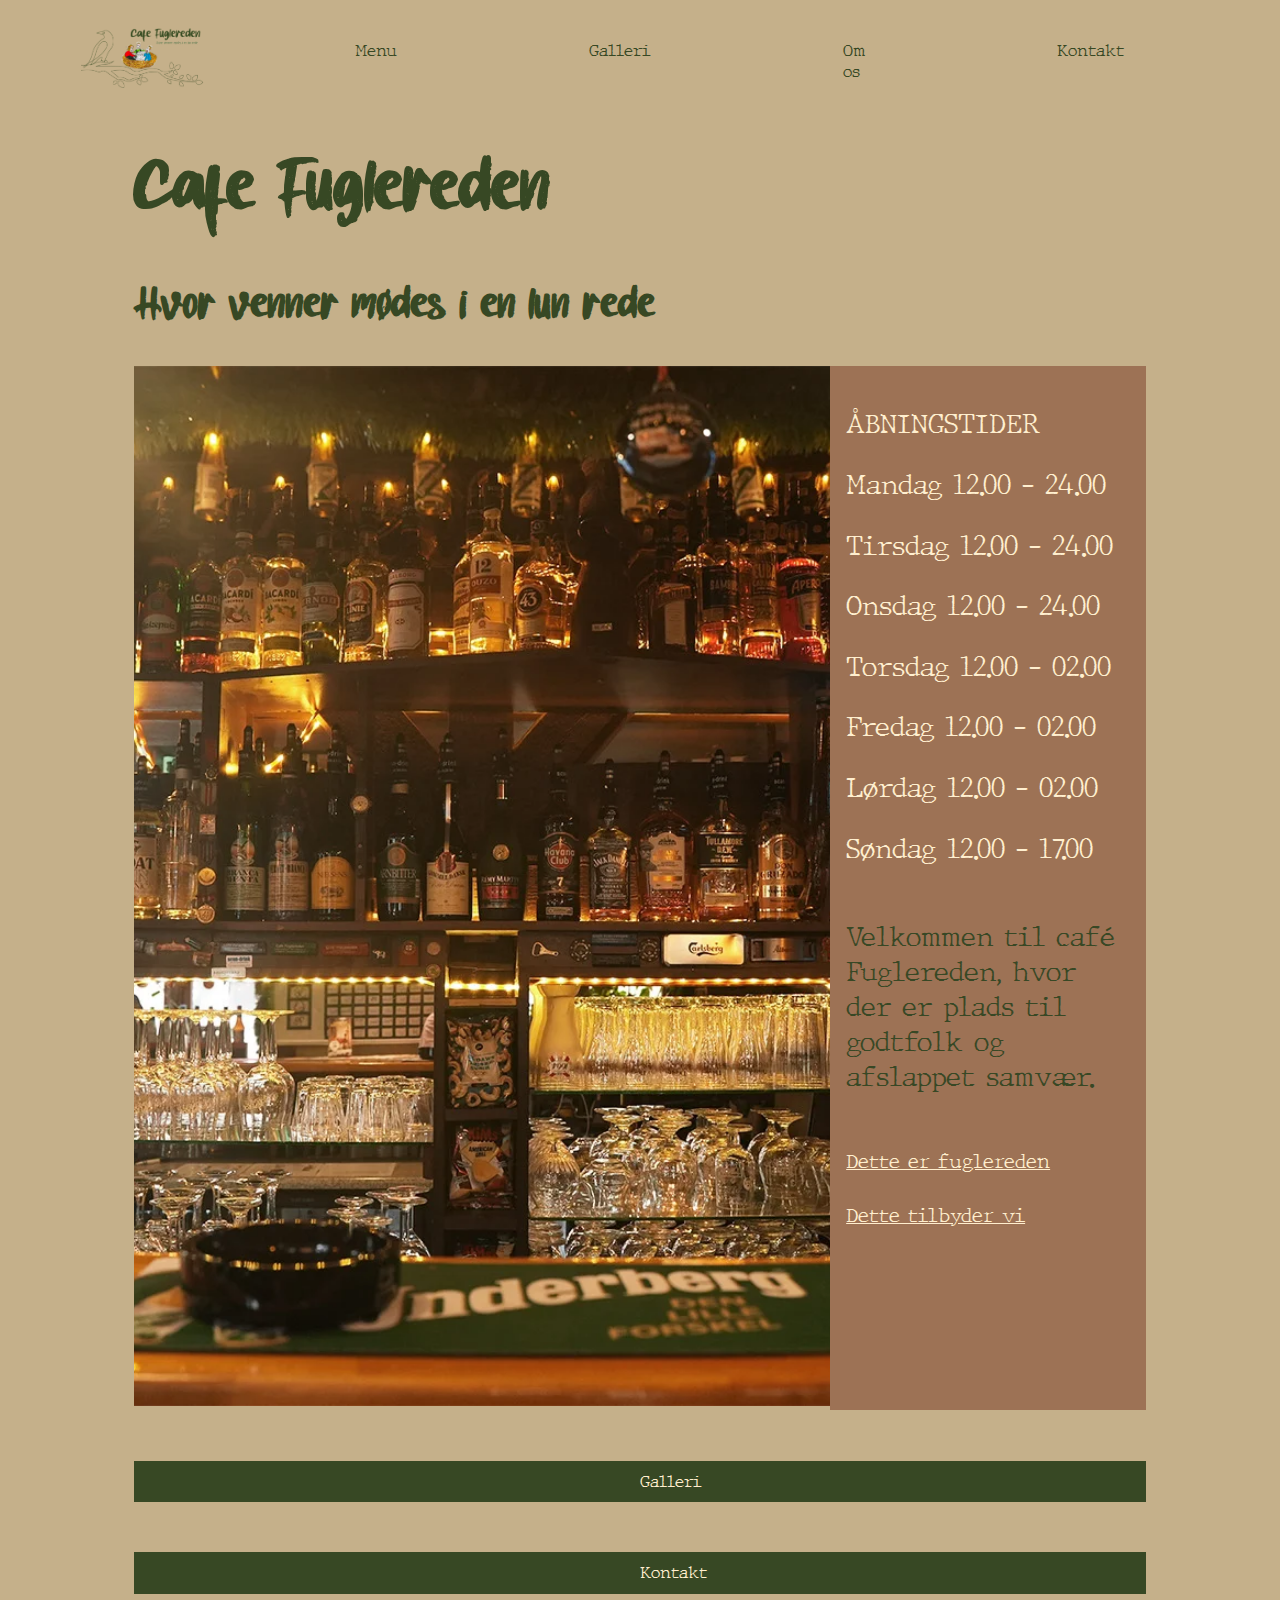
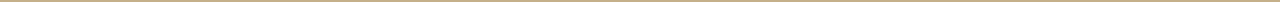
==== index.html @ 849e8894 "Logo på alle sider NAV" ====
<!DOCTYPE html>
<html lang="da">
  <head>
    <meta charset="UTF-8" />
    <meta name="viewport" content="width=device-width, initial-scale=1.0" />
    <meta name="robots" content="noindex" />
    <title>Fuglereden</title>
    <link rel="stylesheet" href="styles/general.css" />
    <link rel="stylesheet" href="styles/index.css" />
  </head>
  <body>
    <header>
      <nav>
        <div class="logo"><a href="index.html"><img src="imgs/BG/logo.png" alt=""></a></div>
        <input type="checkbox" id="menu-toggle" />
        <label for="menu-toggle" class="menu-icon">☰</label>
        <ul class="menu">
          <li><a href="menu.html">Menu</a></li>
          <li><a href="galleri.html">Galleri</a></li>
          <li><a href="omos.html">Om os</a></li>
          <li><a href="kontakt.html">Kontakt</a></li>
        </ul>
      </nav>
    </header>
    <main id="grid1_8_1">
      <div id="forside">
        <h1>Cafe Fuglereden</h1>
        <h2>Hvor venner mødes i en lun rede</h2>
        <div id="grid2-1">
          <div>
            <img id="forsideimg" src="imgs/baren.webp" alt="" />
          </div>
          <div id="forsidetekst">
            <p>ÅBNINGSTIDER</p>
            <p>Mandag 12.00 - 24.00</p>
            <p>Tirsdag 12.00 - 24.00</p>
            <p>Onsdag 12.00 - 24.00</p>
            <p>Torsdag 12.00 - 02.00</p>
            <p>Fredag 12.00 - 02.00</p>
            <p>Lørdag 12.00 - 02.00</p>
            <p>Søndag 12.00 - 17.00</p>
            <p id="grøntekst">
              Velkommen til café Fuglereden, hvor der er plads til godtfolk og
              afslappet samvær.
            </p>
            <div id="grid1-1">
              <div id="link1">
                <a href="omos.html">Dette er fuglereden</a>
              </div>
              <div id="link2"><a href="menu.html">Dette tilbyder vi</a></div>
            </div>
          </div>
        </div>
        <div id="forsidebtns">
          <a href="galleri.html">Galleri</a>
          <a href="kontakt.html">Kontakt</a>
        </div>
      </div>
    </main>
    <footer></footer>
  </body>
</html>
---- styles/general.css ----
body{
  background-color: #C5B08A;
}

/* Fontface */
@font-face {
  font-family: "Typewriter";
  src: url(../fonts/JMH\ Typewriter-Thin.woff2);
}

@font-face {
  font-family: "Bearer";
  src: url(../fonts/Light\ Bearer.woff2);
}
/* Fontface */


/* Tekst styling */
@media screen and (max-width:480px) {
  h1{
    font-family: "Bearer";
    color: #374824;
    font-size: 8cqw;
  }
  
  h2 {
    font-family: "Bearer";
    color: #374824;
    font-size: 4cqw;
  }
  
  p {
    font-family: "Typewriter";
    font-size: 4cqw;
  }
 
  }

h1{
  font-family: "Bearer";
  color: #374824;
  font-size: 5cqw;
}

h2 {
  font-family: "Bearer";
  color: #374824;
  font-size: 3cqw;
}

h3{
  font-family: "Typewriter";
  color: #374824;
}

p {
  font-family: "Typewriter";
  
}

/* Tekst styling */

/* Links */
.menu a:link {
  color: #374824;
}

.menu a:visited {
  color: #374824;
}

.menu a:hover {
  color: #bb3a30;
}

.menu a:active {
  color: #bb3a30;
}
/* Links */

/* Footer */
footer {
  background-color: #C5B08A;
  color: #374824;
  text-align: center;
}
/* Footer */

/* Header*/
header nav {
  background-color: #C5B08A;
  color: #374824;
  display: flex;
  justify-content: space-around;
  align-items: center;
  padding: 10px 20px;
  padding-top: 20px;
}

.menu {
  list-style: none;
  margin: 0;
  padding: 0;
  display: flex;
  justify-content: space-around;
}

.menu li {
  margin-right: 10cqw;
  margin-left: 5cqw;
}

.menu a {
  text-decoration: none;
  color: #374824;
  font-family: "Typewriter";
}

/* Header*/

/* Logo*/
.logo img{
  margin-left: 20%;
  width: 50%;
}
/* Logo*/

/* Burger menu */
.menu-icon {
  display: none;
  font-size: 24px;
  cursor: pointer;
}

@media screen and (min-width: 600px) {
  input[type="checkbox"] {
    display: none;
  }
}

@media screen and (max-width: 599px) {
  .menu {
    display: none;
    flex-direction: column;
    position: absolute;
    top: 50px;
    left: 0;
    right: 0;
    background-color: #dfcba6;
    z-index: 1;
  }

  .menu.show {
    display: flex;
  }

  .menu li {
    margin: 0;
    text-align: center;
    padding: 10px 0;
  }

  .menu-icon {
    display: block;
  }

  input[type="checkbox"] {
    display: none;
  }

  input[type="checkbox"]:checked + .menu-icon + .menu {
    display: flex;
  }
}
/* Burger menu */
---- styles/index.css ----
@media screen and (min-width:480px) {

#grid1_8_1{
    display: grid;
    grid-template-columns: 1fr 8fr 1fr;
  }

#grid2-1{
    display: grid;
    grid-template-columns: 2fr 1fr;
  }

#grid1-1{
    display: grid;
    grid-template-rows: 1fr 1fr;
  }

#forside{
  grid-column: 2;
}

#forsideimg{
  width: 696px;
  height: 1040px;
  align-self: stretch;
  object-fit: cover;
}  

}

#grid1-1 a{
  font-size: 1.5cqw;
  padding-top: 30%;
}

#link1{
  padding-bottom: 10%;
}


#forsidetekst{
  background-color: #75341F80;
  padding: 5%;
}

p{
  color: #FFEFCF;
  font-size: 2cqw;
 }

#grøntekst{
 color: #384825;
 padding-top: 10%;
 padding-bottom: 10%;
}


/* background-color:rgb(240, 167, 175);
        width: 239px;
        height: 92px;
        box-shadow: 20px 20px 20px rgba(0, 0, 0, 0.25);
        align-items: center;
        font-family: 'Abel';
        display: grid;
        margin-top: 10px;
        width: 150px;
        height: 50px;
        margin-left: 45px; */

#forsidebtns a{
    text-decoration: none;
    font-family:'Typewriter';
    background-color:#374824;
    color: #FFEECE;
    cursor: pointer;
    padding-left: 50%;
    padding-right: 50%;
    padding-top: 1%;
    padding-bottom: 1%;
    align-items: center;
    display: grid;
    margin-top: 5%;
  }  

a{
    font-family: "Typewriter";
    color: #FFEECE;
  }
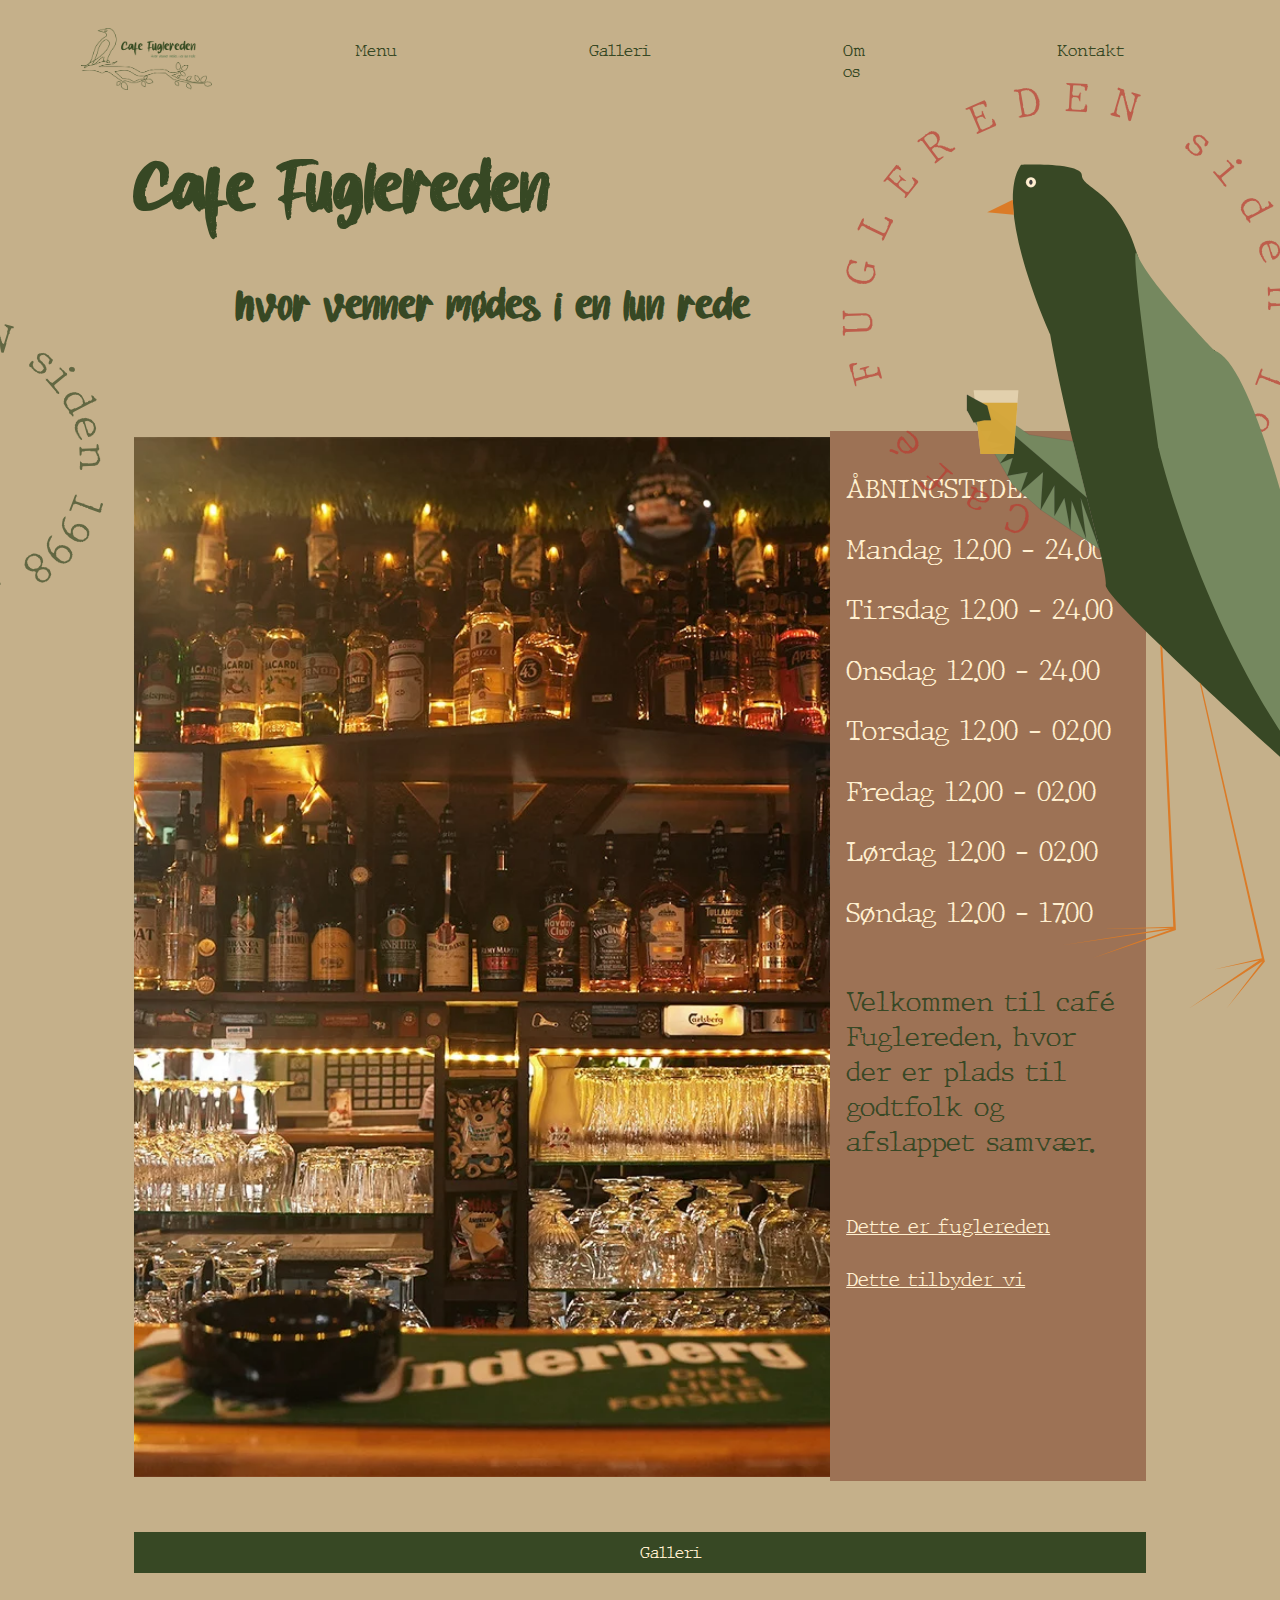
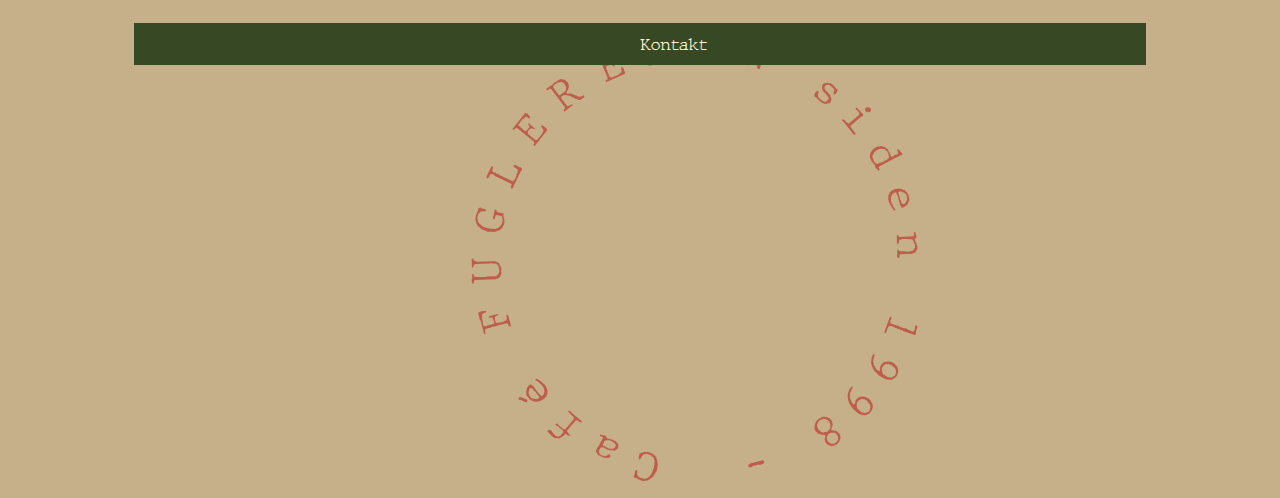
==== commit b3ebf325: "index side done" ====
--- a/index.html
+++ b/index.html
@@ -11,7 +11,9 @@
   <body>
     <header>
       <nav>
-        <div class="logo"><a href="index.html"><img src="imgs/BG/logo.png" alt=""></a></div>
+        <div class="logo">
+          <a href="index.html"><img src="imgs/BG/logoV2.png" alt="" /></a>
+        </div>
         <input type="checkbox" id="menu-toggle" />
         <label for="menu-toggle" class="menu-icon">☰</label>
         <ul class="menu">
@@ -24,8 +26,16 @@
     </header>
     <main id="grid1_8_1">
       <div id="forside">
+        <div id="grøncirkel">
+          <img src="imgs/BG/CireklGrønLille.svg" alt="" />
+        </div>
+        <div id="rødcirkel"><img src="imgs/BG/CirkelRødMel.svg" alt="" /></div>
+        <div id="rødcirkelbund">
+          <img src="imgs/BG/CirkelRødMel.svg" alt="" />
+        </div>
+        <div id="fugl"><img src="imgs/BG/fuglmØl.svg" alt="" /></div>
         <h1>Cafe Fuglereden</h1>
-        <h2>Hvor venner mødes i en lun rede</h2>
+        <h2 id="underoverskift">hvor venner mødes i en lun rede</h2>
         <div id="grid2-1">
           <div>
             <img id="forsideimg" src="imgs/baren.webp" alt="" />
--- a/styles/general.css
+++ b/styles/general.css
@@ -89,7 +89,6 @@
 
 /* Header*/
 header nav {
-  background-color: #C5B08A;
   color: #374824;
   display: flex;
   justify-content: space-around;
--- a/styles/index.css
+++ b/styles/index.css
@@ -20,12 +20,52 @@
 }
 
 #forsideimg{
+  margin-top: 10%;
   width: 696px;
   height: 1040px;
   align-self: stretch;
   object-fit: cover;
 }  
 
+}
+
+#grøncirkel{
+  position: absolute;
+  top: 34%;
+  left: -200px;
+  object-fit: cover;
+}
+
+#rødcirkel{
+  position: absolute;
+  top: 8%; 
+  left: 65%;
+  object-fit: cover;
+}
+
+#rødcirkelbund{
+  position: absolute;
+  top: 180%; 
+  left: 36%;
+  height: auto;
+  object-fit: cover;
+  z-index: -1;
+}
+
+#fugl{
+  position: absolute;
+  top: -8%; 
+  left: 70%;
+  object-fit: cover;
+  pointer-events: none;
+}
+
+#underoverskift{
+  margin-left: 10%;
+}
+
+body{
+  background-image: url(/imgs/BG/paper.svg);
 }
 
 #grid1-1 a{
@@ -41,6 +81,7 @@
 #forsidetekst{
   background-color: #75341F80;
   padding: 5%;
+  margin-top: 20%;
 }
 
 p{
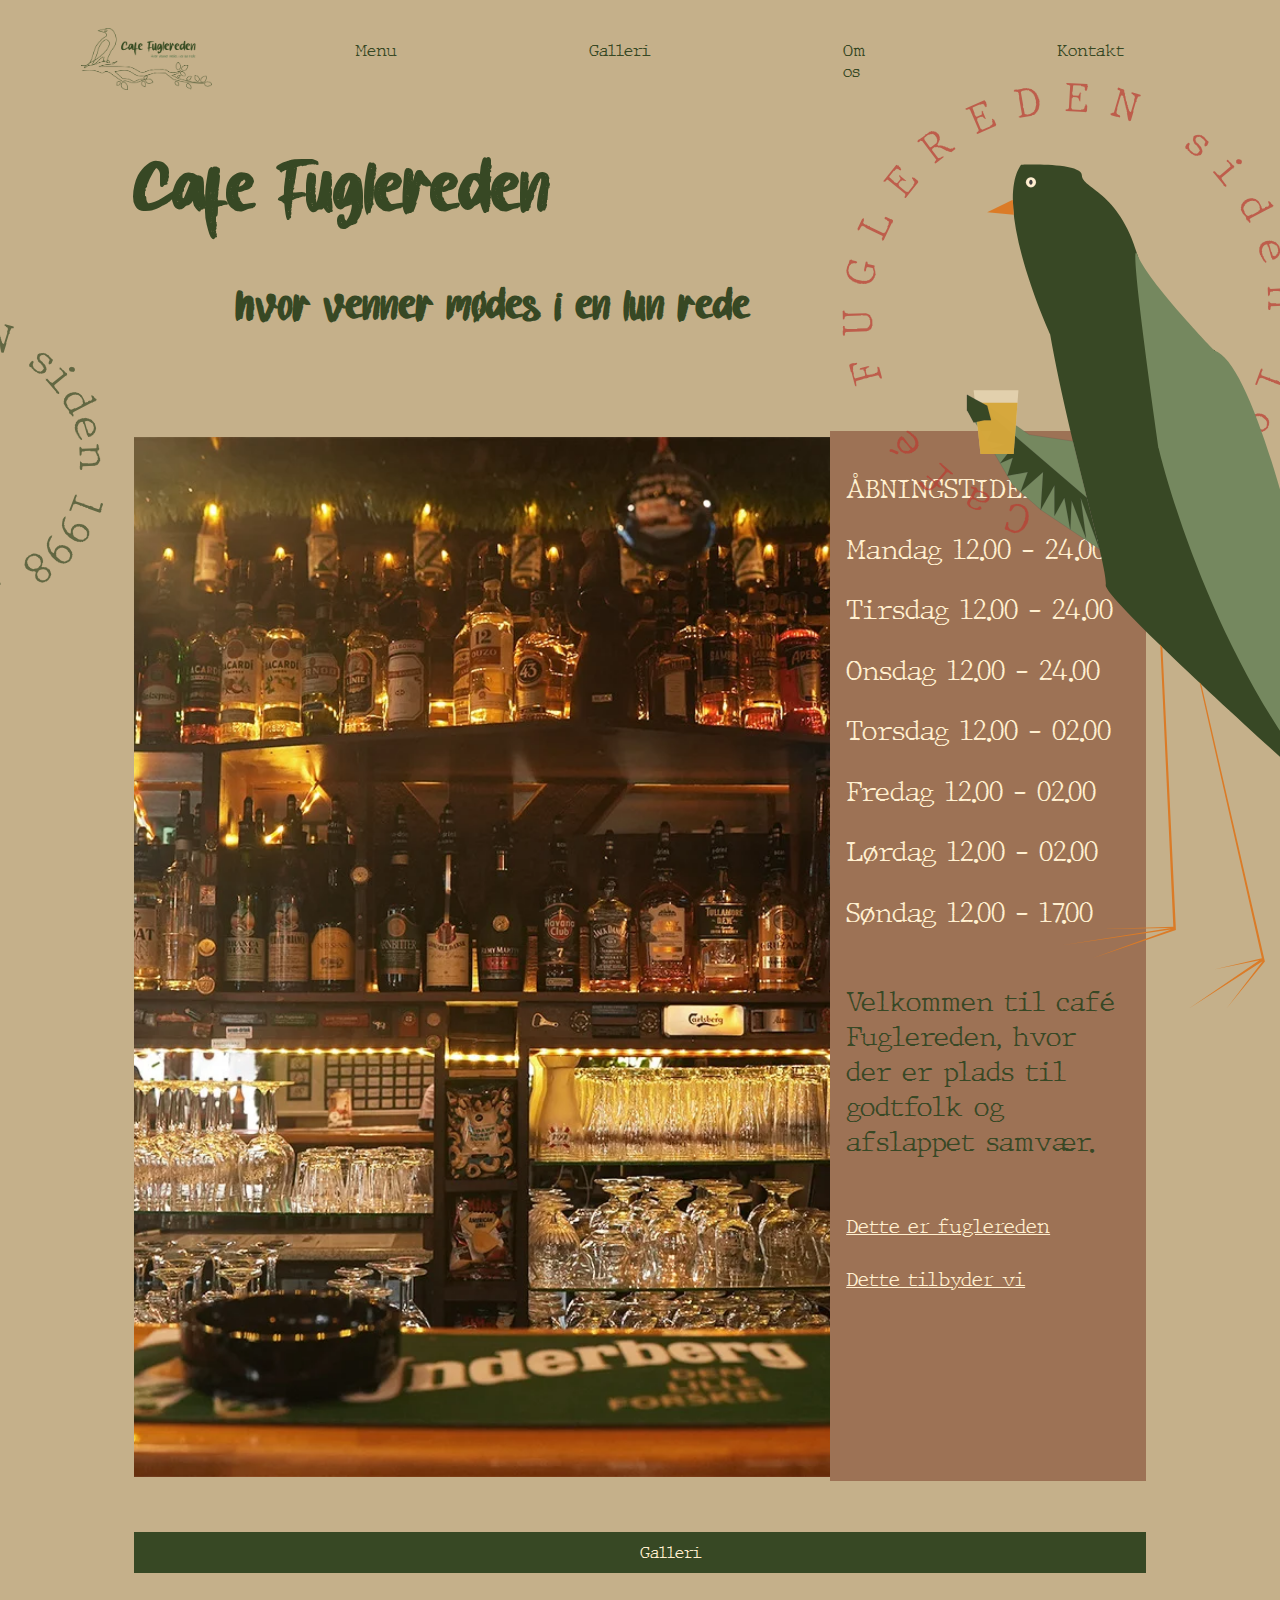
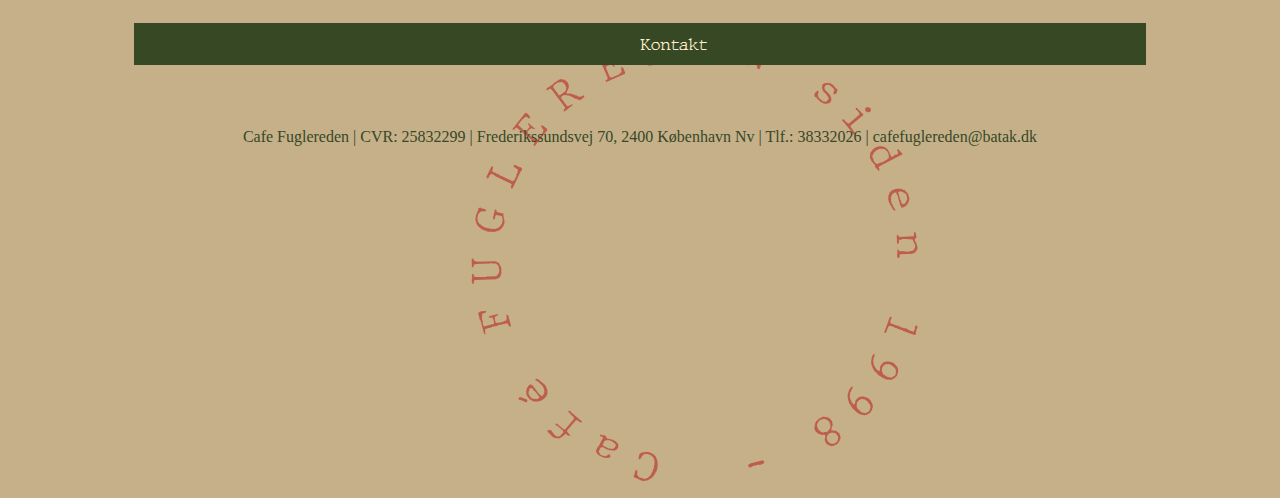
==== commit b9987758: "kontakt done" ====
--- a/index.html
+++ b/index.html
@@ -67,6 +67,6 @@
         </div>
       </div>
     </main>
-    <footer></footer>
+    <footer>Cafe Fuglereden | CVR: 25832299 | Frederikssundsvej 70, 2400 København Nv  | Tlf.: 38332026 | cafefuglereden@batak.dk</footer>
   </body>
 </html>
--- a/styles/general.css
+++ b/styles/general.css
@@ -81,7 +81,7 @@
 
 /* Footer */
 footer {
-  background-color: #C5B08A;
+  margin-top: 5%;
   color: #374824;
   text-align: center;
 }
--- a/styles/index.css
+++ b/styles/index.css
@@ -27,7 +27,7 @@
   object-fit: cover;
 }  
 
-}
+
 
 #grøncirkel{
   position: absolute;
@@ -58,6 +58,7 @@
   left: 70%;
   object-fit: cover;
   pointer-events: none;
+}
 }
 
 #underoverskift{
@@ -95,19 +96,6 @@
  padding-bottom: 10%;
 }
 
-
-/* background-color:rgb(240, 167, 175);
-        width: 239px;
-        height: 92px;
-        box-shadow: 20px 20px 20px rgba(0, 0, 0, 0.25);
-        align-items: center;
-        font-family: 'Abel';
-        display: grid;
-        margin-top: 10px;
-        width: 150px;
-        height: 50px;
-        margin-left: 45px; */
-
 #forsidebtns a{
     text-decoration: none;
     font-family:'Typewriter';
@@ -129,4 +117,52 @@
   }  
 
 
+@media screen and (max-width:480px) {
+  #forsideimg{
+      width: 100%;
+    }  
 
+  #grøncirkel{
+      display: none;
+    }
+    
+  #rødcirkel{
+      display: none;
+    }
+    
+  #rødcirkelbund{
+      display: none;
+    }
+    
+  #fugl{
+      display: none;
+    }
+
+  p{
+      color: #FFEFCF;
+      font-size: 4cqw;
+     }
+
+  h2, h3{
+      color: #384825;
+      font-size: 6cqw;
+     }
+
+  h1{
+      color: #384825;
+      font-size: 8cqw;
+     }
+
+  #forsidebtns a{
+    padding-left: 40%;
+  } 
+
+  #forsidetekst{
+    margin-top: 5%;
+  }
+
+  #link1 a, #link2 a{
+    font-size: 4cqw;
+  }
+  }
+  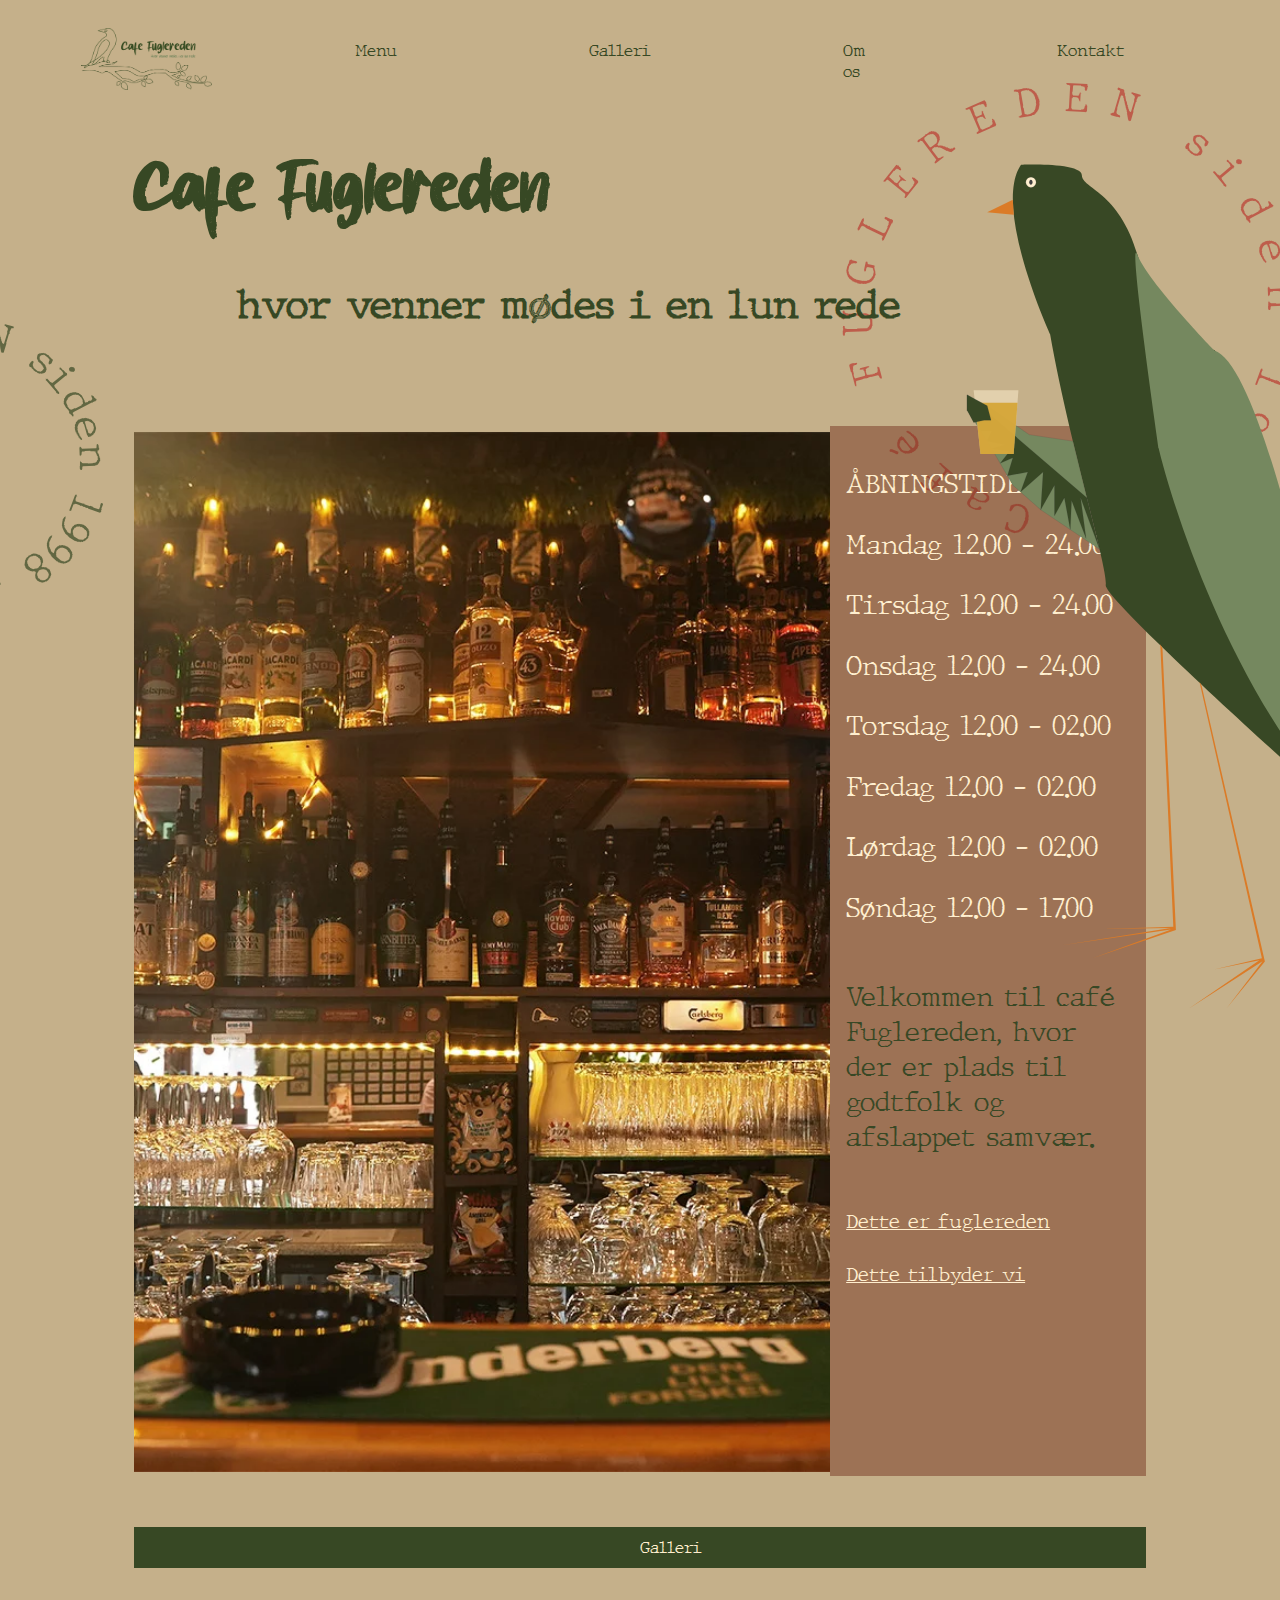
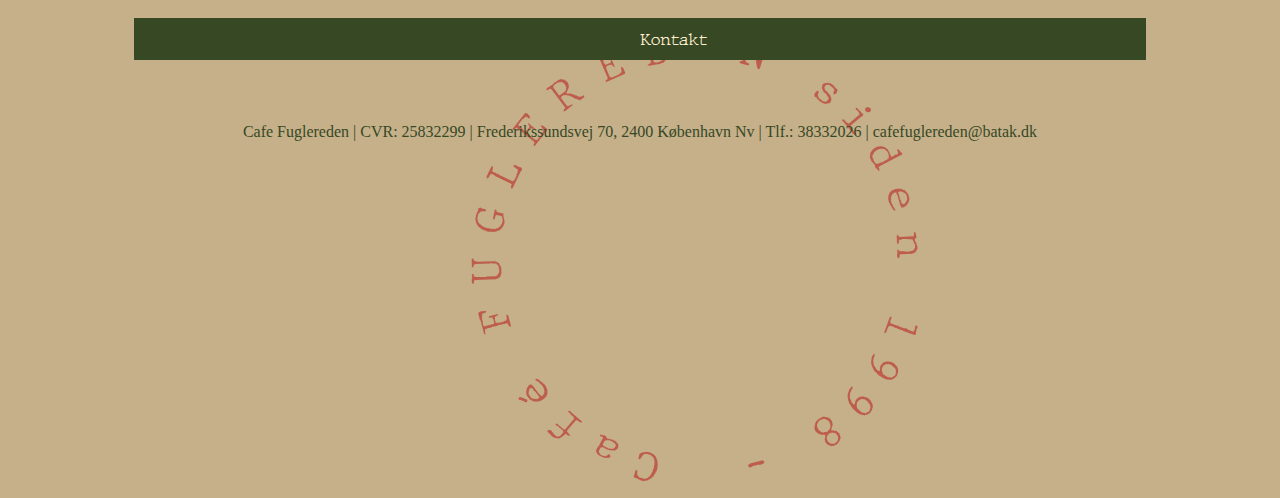
==== commit 3abe9aa9: "favi" ====
--- a/index.html
+++ b/index.html
@@ -7,6 +7,7 @@
     <title>Fuglereden</title>
     <link rel="stylesheet" href="styles/general.css" />
     <link rel="stylesheet" href="styles/index.css" />
+    <link rel="icon" type="image/x-icon" href="/imgs/Favicon/favi-2øl.png" />
   </head>
   <body>
     <header>
@@ -67,6 +68,9 @@
         </div>
       </div>
     </main>
-    <footer>Cafe Fuglereden | CVR: 25832299 | Frederikssundsvej 70, 2400 København Nv  | Tlf.: 38332026 | cafefuglereden@batak.dk</footer>
+    <footer>
+      Cafe Fuglereden | CVR: 25832299 | Frederikssundsvej 70, 2400 København Nv
+      | Tlf.: 38332026 | cafefuglereden@batak.dk
+    </footer>
   </body>
 </html>
--- a/styles/general.css
+++ b/styles/general.css
@@ -44,7 +44,7 @@
 }
 
 h2 {
-  font-family: "Bearer";
+  font-family: "Typewriter";
   color: #374824;
   font-size: 3cqw;
 }
--- a/styles/index.css
+++ b/styles/index.css
@@ -1,64 +1,6 @@
-@media screen and (min-width:480px) {
-
-#grid1_8_1{
-    display: grid;
-    grid-template-columns: 1fr 8fr 1fr;
-  }
-
-#grid2-1{
-    display: grid;
-    grid-template-columns: 2fr 1fr;
-  }
-
-#grid1-1{
-    display: grid;
-    grid-template-rows: 1fr 1fr;
-  }
-
-#forside{
-  grid-column: 2;
-}
-
-#forsideimg{
-  margin-top: 10%;
-  width: 696px;
-  height: 1040px;
-  align-self: stretch;
-  object-fit: cover;
-}  
-
-
-
-#grøncirkel{
-  position: absolute;
-  top: 34%;
-  left: -200px;
-  object-fit: cover;
-}
-
-#rødcirkel{
-  position: absolute;
-  top: 8%; 
-  left: 65%;
-  object-fit: cover;
-}
-
-#rødcirkelbund{
-  position: absolute;
-  top: 180%; 
-  left: 36%;
-  height: auto;
-  object-fit: cover;
-  z-index: -1;
-}
-
-#fugl{
-  position: absolute;
-  top: -8%; 
-  left: 70%;
-  object-fit: cover;
-  pointer-events: none;
-}
+body {
+  max-width: 100%;
+  overflow-x: hidden;
 }
 
 #underoverskift{
@@ -80,7 +22,7 @@
 
 
 #forsidetekst{
-  background-color: #75341F80;
+  background-color: rgba(117, 52, 31, 0.50);
   padding: 5%;
   margin-top: 20%;
 }
@@ -116,7 +58,72 @@
     color: #FFEECE;
   }  
 
+/* Desktop */
+@media screen and (min-width:480px) {
 
+#grid1_8_1{
+    display: grid;
+    grid-template-columns: 1fr 8fr 1fr;
+  }
+
+#grid2-1{
+    display: grid;
+    grid-template-columns: 2fr 1fr;
+  }
+
+#grid1-1{
+    display: grid;
+    grid-template-rows: 1fr 1fr;
+  }
+
+#forside{
+  grid-column: 2;
+}
+
+#forsideimg{
+  margin-top: 10%;
+  width: 696px;
+  height: 1040px;
+  align-self: stretch;
+  object-fit: cover;
+}  
+
+#grøncirkel{
+  position: absolute;
+  top: 34%;
+  left: -200px;
+  object-fit: cover;
+}
+
+#rødcirkel{
+  position: absolute;
+  top: 8%; 
+  left: 65%;
+  object-fit: cover;
+  z-index: -2;
+}
+
+#rødcirkelbund{
+  position: absolute;
+  top: 180%; 
+  left: 36%;
+  height: auto;
+  object-fit: cover;
+  z-index: -1;
+}
+
+#fugl{
+  position: absolute;
+  top: -8%; 
+  left: 70%;
+  object-fit: cover;
+  pointer-events: none;
+}
+}
+/* Desktop */
+
+
+/* Mobil */
 @media screen and (max-width:480px) {
   #forsideimg{
       width: 100%;
@@ -165,4 +172,4 @@
     font-size: 4cqw;
   }
   }
-  +  /* Mobil */
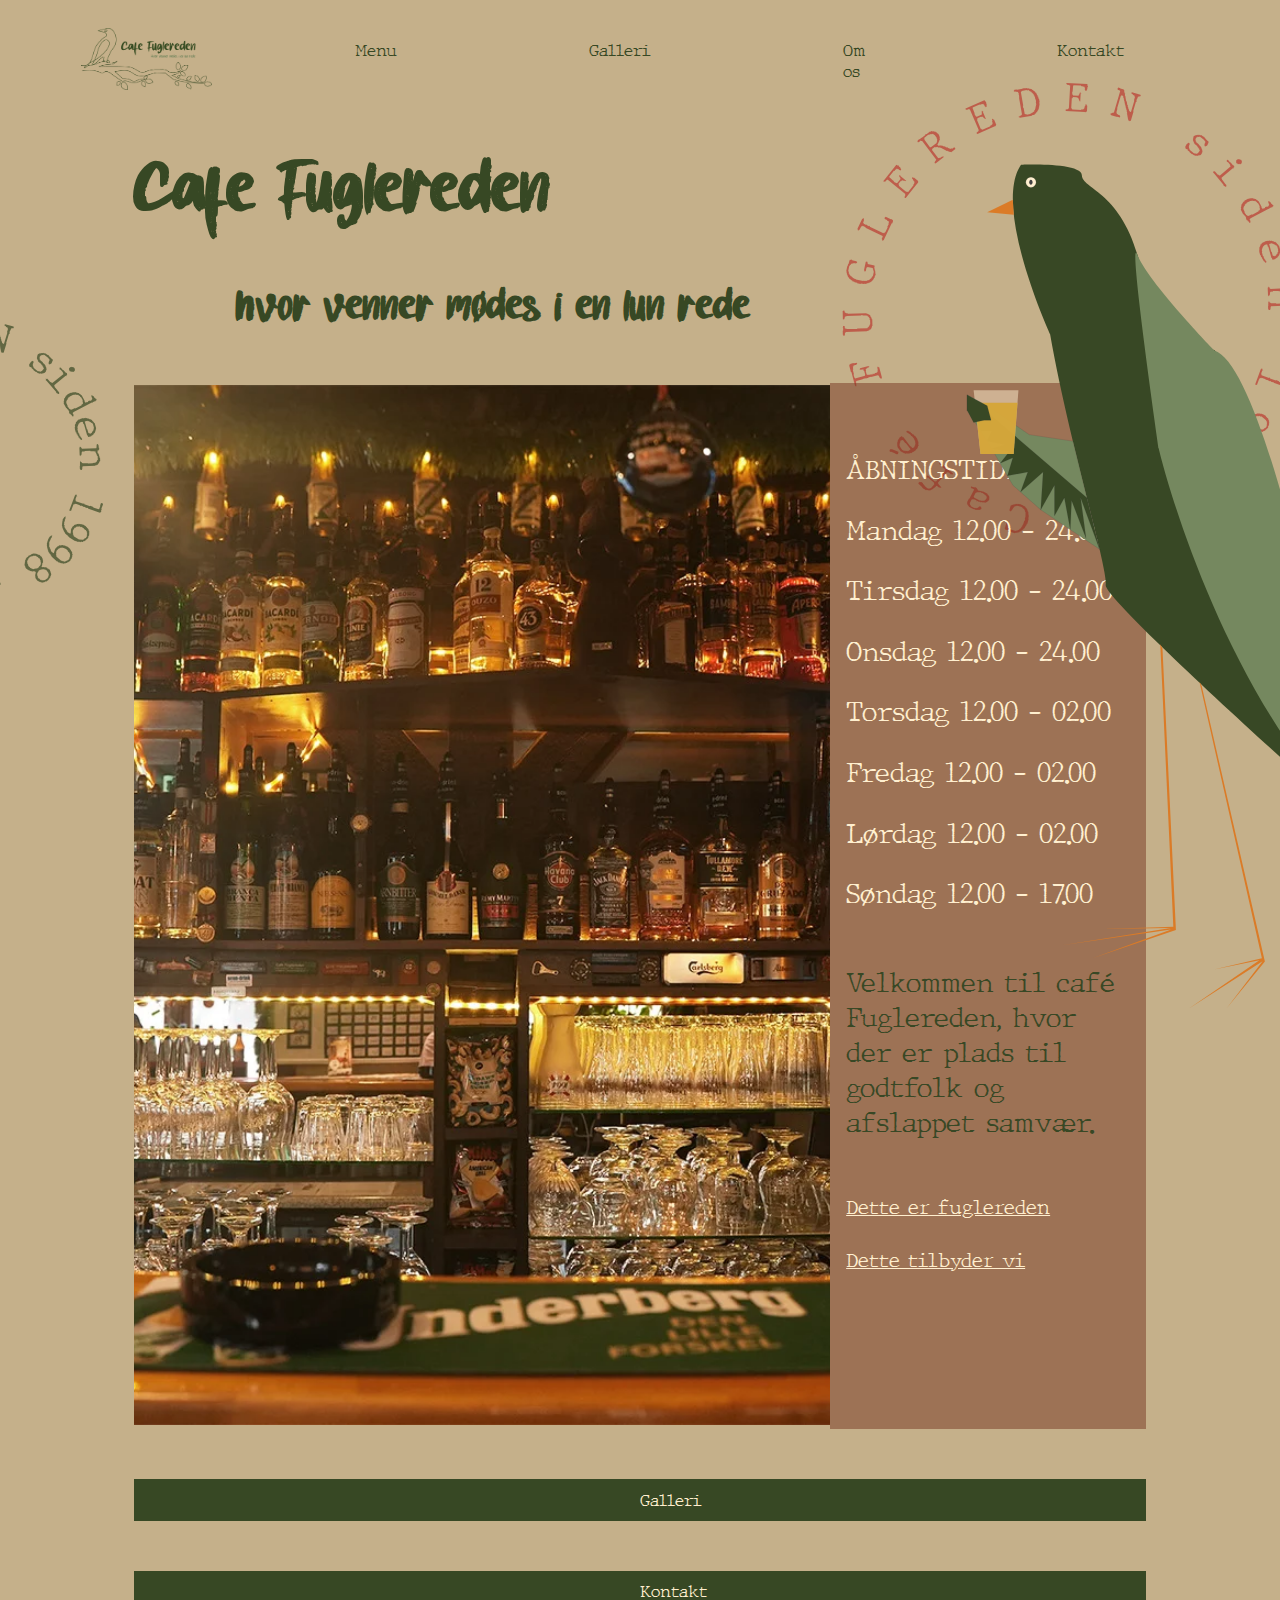
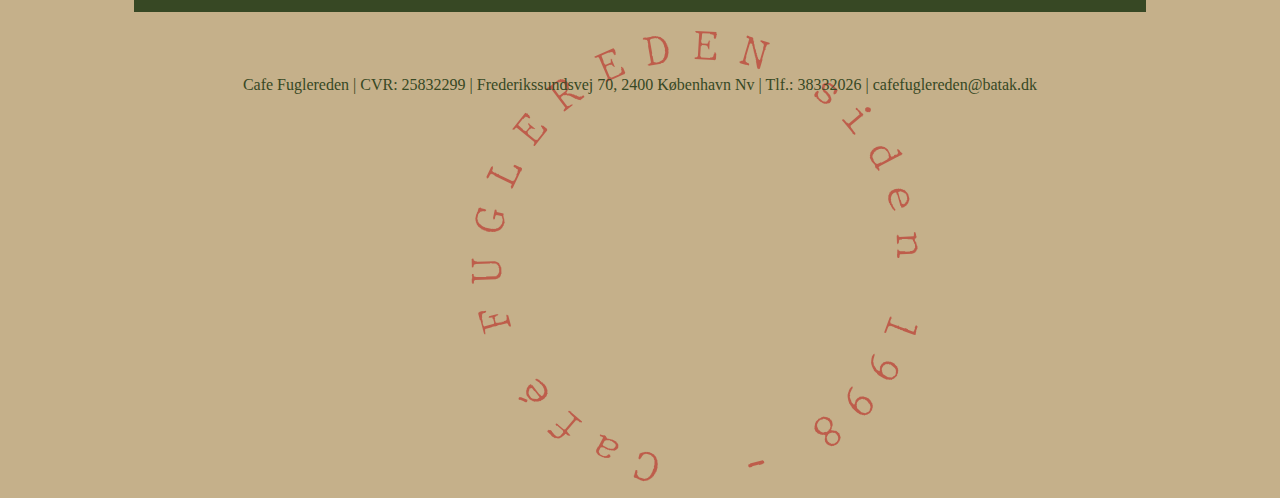
==== commit c2cedf26: "nye svg'er + færdig forside og kontakt" ====
--- a/index.html
+++ b/index.html
@@ -27,6 +27,15 @@
     </header>
     <main id="grid1_8_1">
       <div id="forside">
+        <div id="drikkevarer">
+          <img src="imgs/mobilSvg/Øl.svg" alt="" />
+        </div>
+        <div id="mobilfugl">
+          <img src="imgs/mobilSvg/Cirkelmedfugl.svg" alt="" />
+        </div>
+        <div id="mobilcirkel">
+          <img src="imgs/mobilSvg/grøncirkel250.svg" alt="" />
+        </div>
         <div id="grøncirkel">
           <img src="imgs/BG/CireklGrønLille.svg" alt="" />
         </div>
--- a/styles/index.css
+++ b/styles/index.css
@@ -4,6 +4,7 @@
 }
 
 #underoverskift{
+  font-family: "Bearer";
   margin-left: 10%;
 }
 
@@ -24,7 +25,7 @@
 #forsidetekst{
   background-color: rgba(117, 52, 31, 0.50);
   padding: 5%;
-  margin-top: 20%;
+  margin-top: 5%;
 }
 
 p{
@@ -61,6 +62,22 @@
 /* Desktop */
 @media screen and (min-width:480px) {
 
+#forsidetekst{
+  padding-top: 14%;
+  }
+
+#mobilfugl{
+    display: none;
+  }
+
+#mobilcirkel{
+    display: none;
+  }
+
+#drikkevarer{
+    display: none;
+  }
+
 #grid1_8_1{
     display: grid;
     grid-template-columns: 1fr 8fr 1fr;
@@ -81,7 +98,7 @@
 }
 
 #forsideimg{
-  margin-top: 10%;
+  margin-top: 2.5%;
   width: 696px;
   height: 1040px;
   align-self: stretch;
@@ -171,5 +188,25 @@
   #link1 a, #link2 a{
     font-size: 4cqw;
   }
+
+  #mobilfugl{
+    position: absolute;
+    left: 65%;
+    top: 15%;
+  }
+  
+  #mobilcirkel{
+    position: absolute;
+    top: 90%; 
+    left: 65%;
+    z-index: -1;
+  }
+
+  #drikkevarer{
+    position: absolute;
+    top: 150%; 
+    left: 65%;
+  }
+    
   }
   /* Mobil */
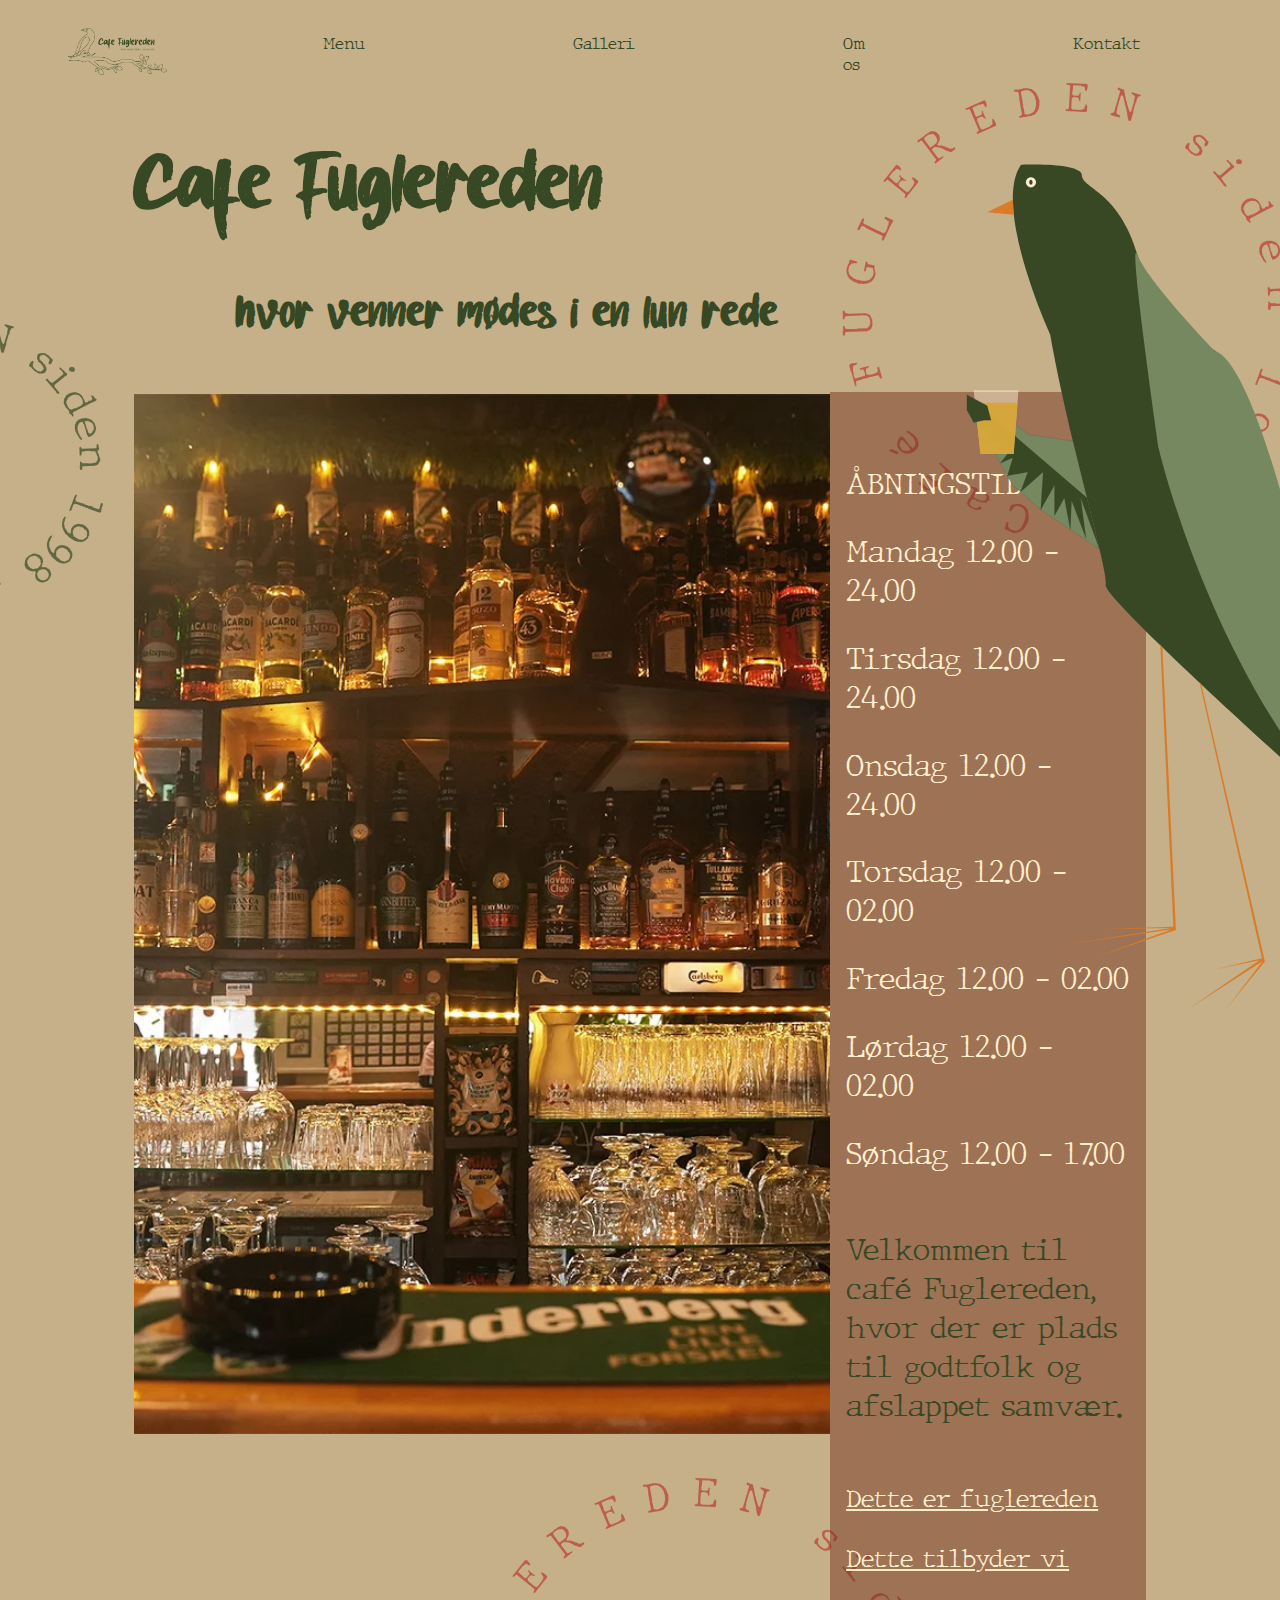
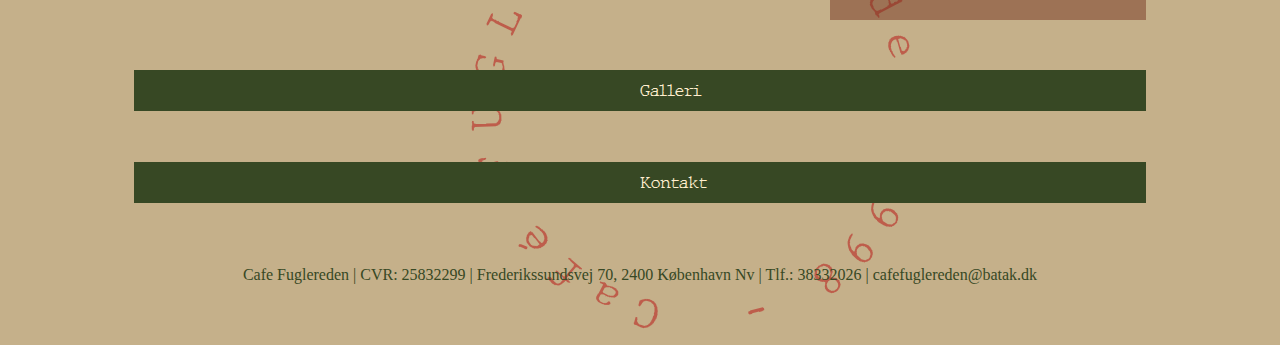
==== commit 6e9cdacb: "favicon" ====
--- a/index.html
+++ b/index.html
@@ -7,7 +7,7 @@
     <title>Fuglereden</title>
     <link rel="stylesheet" href="styles/general.css" />
     <link rel="stylesheet" href="styles/index.css" />
-    <link rel="icon" type="image/x-icon" href="/imgs/Favicon/favi-2øl.png" />
+    <link rel="icon" type="image/x-icon" href="/imgs/Favicon/favi-fugløl.png" />
   </head>
   <body>
     <header>
@@ -18,6 +18,7 @@
         <input type="checkbox" id="menu-toggle" />
         <label for="menu-toggle" class="menu-icon">☰</label>
         <ul class="menu">
+          <li id="hjemknap"><a href="index.html">Hjem</a></li>
           <li><a href="menu.html">Menu</a></li>
           <li><a href="galleri.html">Galleri</a></li>
           <li><a href="omos.html">Om os</a></li>
--- a/styles/general.css
+++ b/styles/general.css
@@ -21,32 +21,31 @@
   h1{
     font-family: "Bearer";
     color: #374824;
-    font-size: 8cqw;
+    font-size: 2rem;
   }
   
   h2 {
     font-family: "Bearer";
     color: #374824;
-    font-size: 4cqw;
+    font-size: 1.3rem;
   }
   
   p {
     font-family: "Typewriter";
-    font-size: 4cqw;
+    font-size: 1rem;
   }
- 
   }
 
 h1{
   font-family: "Bearer";
   color: #374824;
-  font-size: 5cqw;
+  font-size: 4.5rem;
 }
 
 h2 {
   font-family: "Typewriter";
   color: #374824;
-  font-size: 3cqw;
+  font-size: 2.5rem;
 }
 
 h3{
@@ -106,11 +105,12 @@
 }
 
 .menu li {
-  margin-right: 10cqw;
-  margin-left: 5cqw;
+  margin-right: 7rem;
+  margin-left: 6rem;
 }
 
 .menu a {
+  z-index: 10;
   text-decoration: none;
   color: #374824;
   font-family: "Typewriter";
@@ -134,6 +134,10 @@
 
 @media screen and (min-width: 600px) {
   input[type="checkbox"] {
+    display: none;
+  }
+
+  #hjemknap{
     display: none;
   }
 }
--- a/styles/index.css
+++ b/styles/index.css
@@ -13,7 +13,7 @@
 }
 
 #grid1-1 a{
-  font-size: 1.5cqw;
+  font-size: 1.5rem;
   padding-top: 30%;
 }
 
@@ -30,7 +30,7 @@
 
 p{
   color: #FFEFCF;
-  font-size: 2cqw;
+  font-size: 1.8rem;
  }
 
 #grøntekst{
@@ -118,11 +118,12 @@
   left: 65%;
   object-fit: cover;
   z-index: -2;
+  pointer-events: none;
 }
 
 #rødcirkelbund{
   position: absolute;
-  top: 180%; 
+  top: 163%; 
   left: 36%;
   height: auto;
   object-fit: cover;
@@ -164,17 +165,17 @@
 
   p{
       color: #FFEFCF;
-      font-size: 4cqw;
+      font-size: 1rem;
      }
 
   h2, h3{
       color: #384825;
-      font-size: 6cqw;
+      font-size: 1.3rem;
      }
 
   h1{
       color: #384825;
-      font-size: 8cqw;
+      font-size: 2rem;
      }
 
   #forsidebtns a{
@@ -186,7 +187,7 @@
   }
 
   #link1 a, #link2 a{
-    font-size: 4cqw;
+    font-size: 1.2rem;
   }
 
   #mobilfugl{
@@ -204,7 +205,7 @@
 
   #drikkevarer{
     position: absolute;
-    top: 150%; 
+    top: 160%; 
     left: 65%;
   }
     
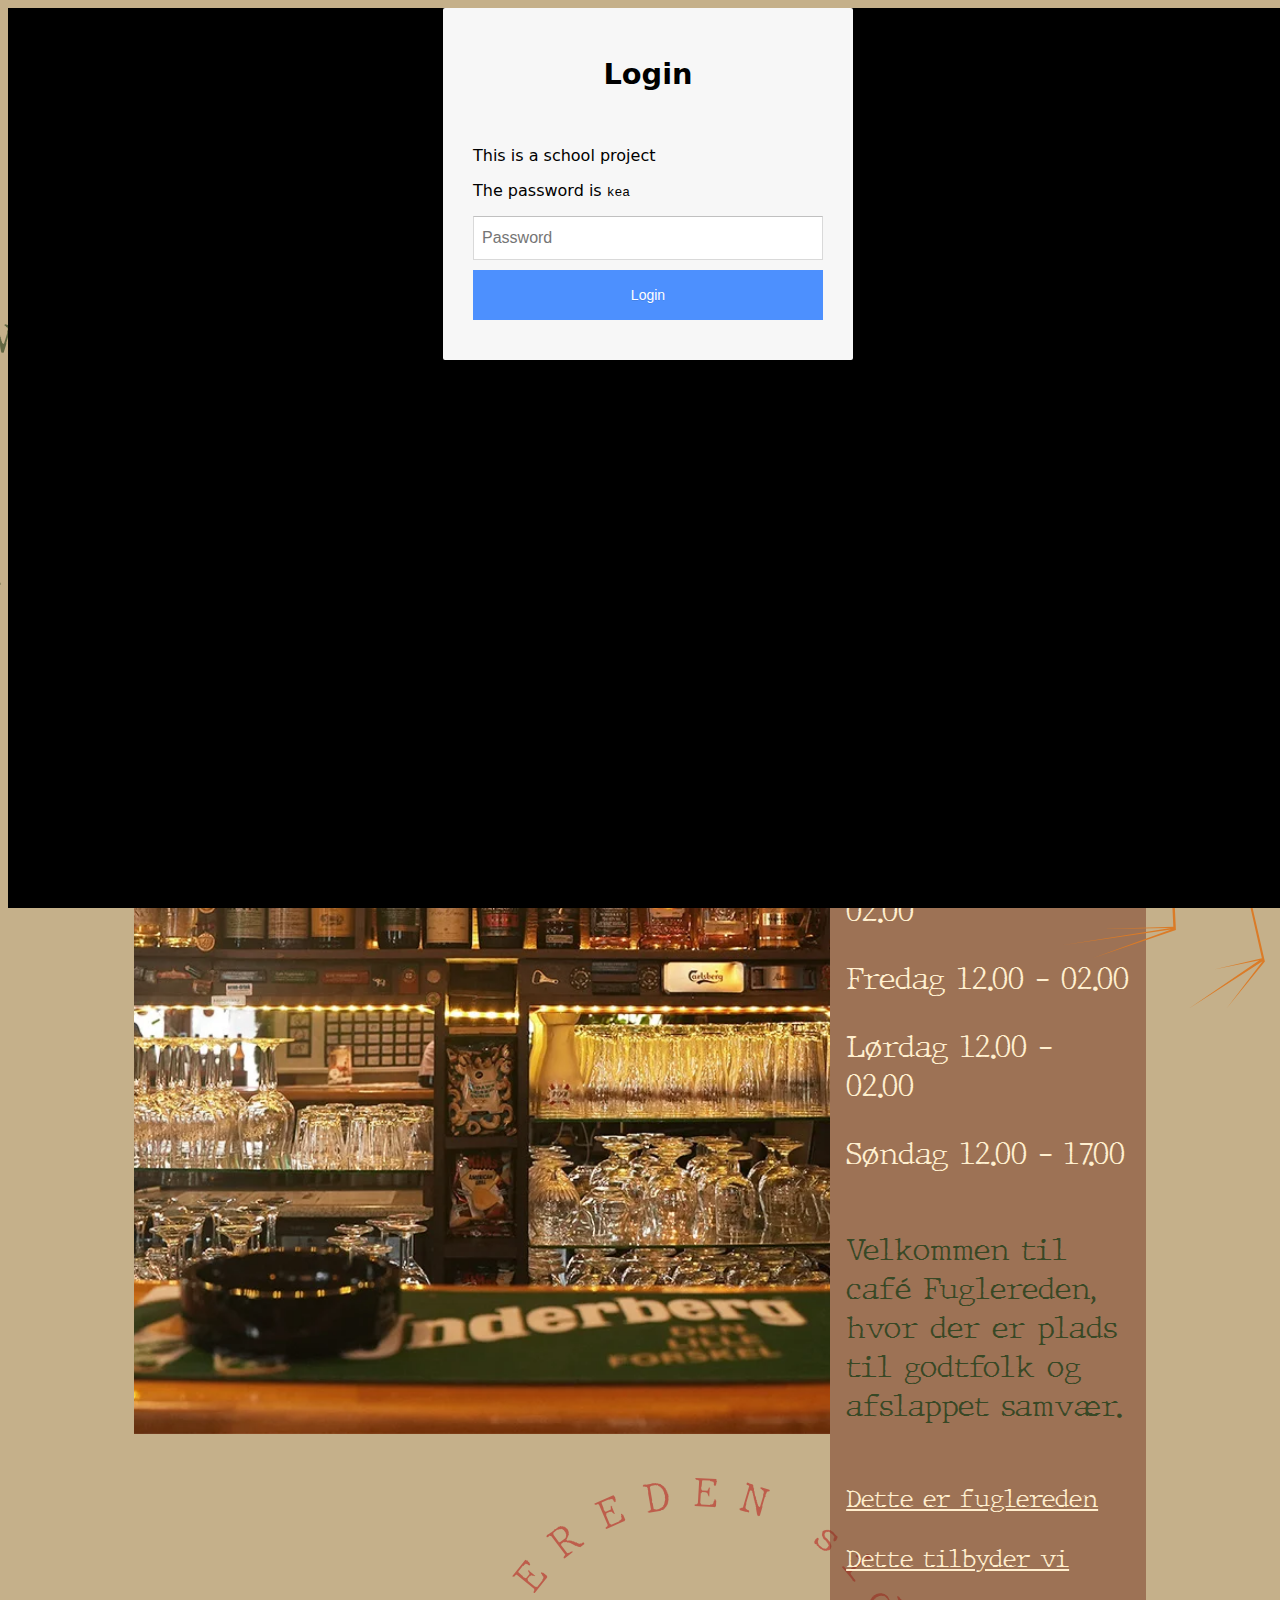
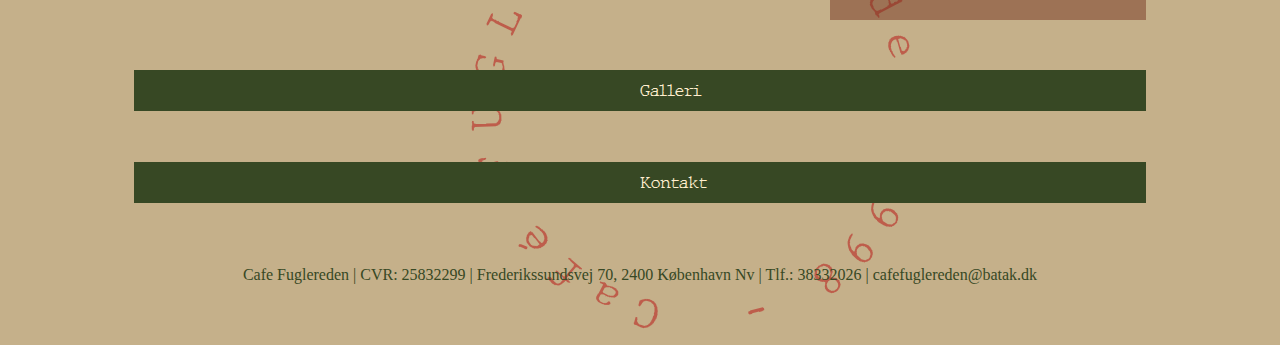
==== commit cb17fa7d: "login" ====
--- a/index.html
+++ b/index.html
@@ -83,4 +83,5 @@
       | Tlf.: 38332026 | cafefuglereden@batak.dk
     </footer>
   </body>
+  <script src="login.js"></script>
 </html>
